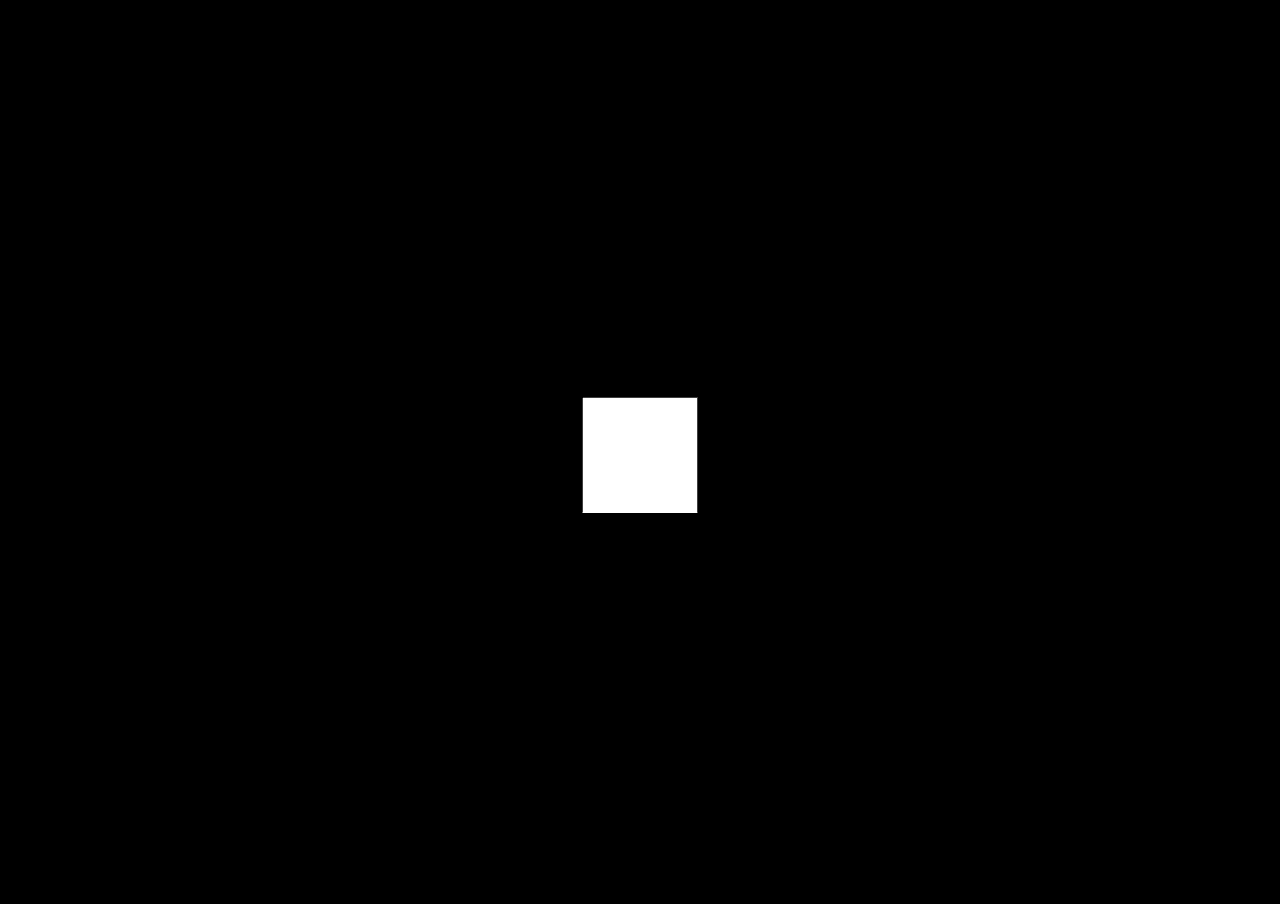
==== cs460/02/index.html @ b5de6678 "a2: add xtk.js and minimal single-cube test" ====
<!doctype html>
<html lang="en">
<head>
  <meta charset="utf-8" />
  <title>CS460 – A2 (XTK minimal)</title>
  <meta name="viewport" content="width=device-width,initial-scale=1" />
  <style>
    html,body {margin:0;height:100%;background:#000;color:#fff;font:16px system-ui}
    #r {width:100vw;height:100vh}
  </style>
</head>
<body>
  <div id="r"></div>
  <script src="xtk.js"></script>
  <script>
    var r;
    window.onload = function() {
      r = new X.renderer3D();
      r.container = 'r';
      r.init();

      var cube = new X.cube();
      r.add(cube);

      r.camera.position = [0,0,150];
      r.render();
    };
  </script>
</body>
</html>
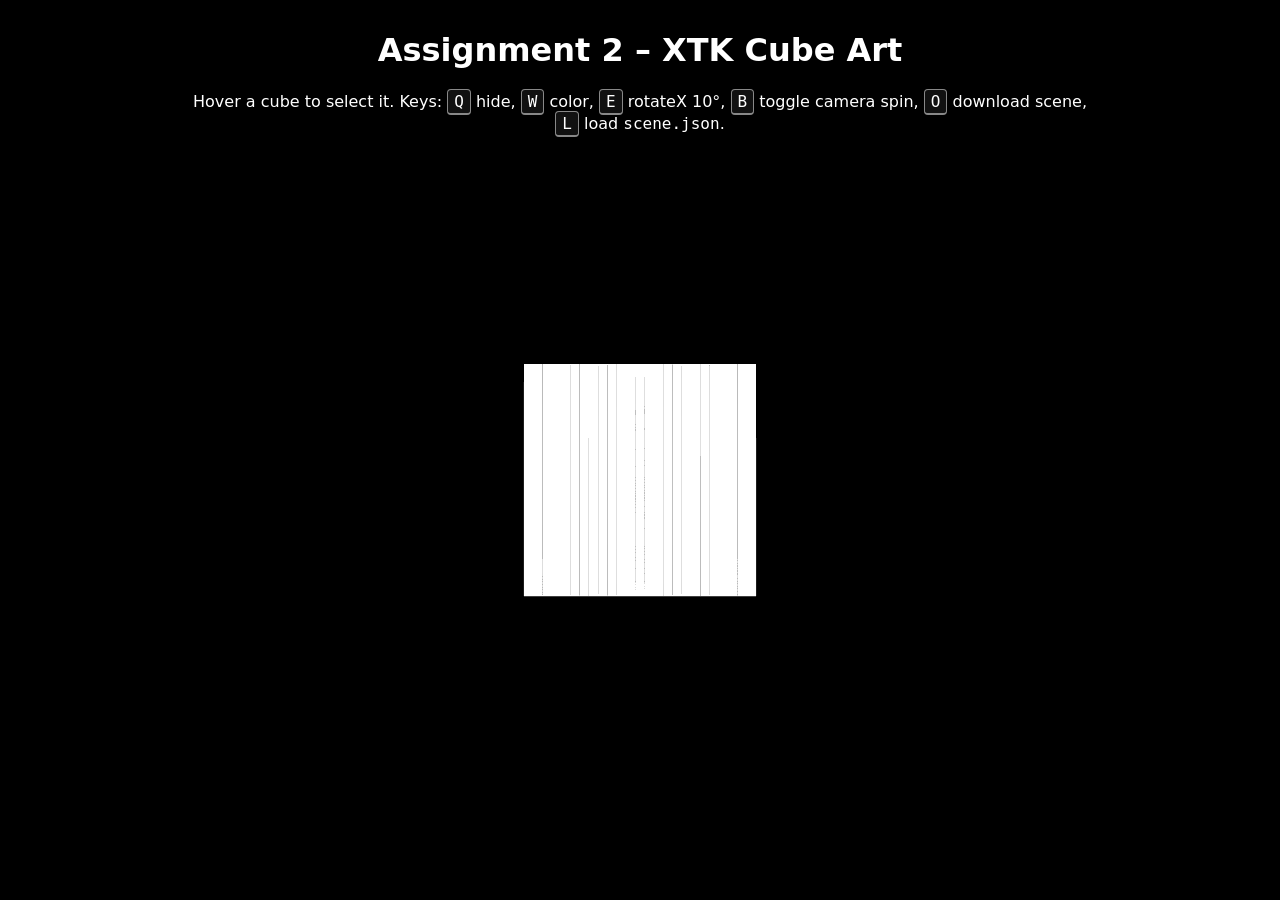
==== commit 6c541ca2: "a2: full XTK page (grid, picking, keys, spin, save/load)" ====
--- a/cs460/02/index.html
+++ b/cs460/02/index.html
@@ -2,27 +2,84 @@
 <html lang="en">
 <head>
   <meta charset="utf-8" />
-  <title>CS460 – A2 (XTK minimal)</title>
+  <title>CS460 – A2: 3D Art with XTK</title>
   <meta name="viewport" content="width=device-width,initial-scale=1" />
   <style>
-    html,body {margin:0;height:100%;background:#000;color:#fff;font:16px system-ui}
-    #r {width:100vw;height:100vh}
+    html, body { margin:0; height:100%; background:#000; color:#fff; font:16px system-ui, Arial; }
+    header { text-align:center; padding:10px 0; }
+    #r { width:100vw; height:72vh; display:block; }
+    .help { max-width:900px; margin:8px auto; padding:0 12px; line-height:1.4 }
+    kbd { padding:2px 6px; border:1px solid #888; border-bottom-width:2px; border-radius:4px; background:#111; }
   </style>
 </head>
 <body>
+  <header>
+    <h1>Assignment 2 – XTK Cube Art</h1>
+    <div class="help">
+      Hover a cube to select it. Keys: <kbd>Q</kbd> hide, <kbd>W</kbd> color, <kbd>E</kbd> rotateX 10°, 
+      <kbd>B</kbd> toggle camera spin, <kbd>O</kbd> download scene, <kbd>L</kbd> load <code>scene.json</code>.
+    </div>
+  </header>
+
   <div id="r"></div>
+
   <script src="xtk.js"></script>
+  <script src="loader.js"></script>
   <script>
-    var r;
-    window.onload = function() {
+    // ====== Globals ======
+    var r;                    // X.renderer3D
+    var SELECTED_CUBE = null; // currently hovered cube
+    var SPIN = false;         // camera spin toggle
+
+    // Grid spacing
+    const SIZE = 6, GAP = 2;
+
+    window.onload = function () {
+      // renderer
       r = new X.renderer3D();
       r.container = 'r';
       r.init();
 
-      var cube = new X.cube();
-      r.add(cube);
+      // grid of cubes: 11 x 11 x 11 = 1331 cubes
+      for (var z = -5; z < 6; z++) {
+        for (var y = -5; y < 6; y++) {
+          for (var x = -5; x < 6; x++) {
+            var cube = new X.cube();
+            cube.transform.translateX((SIZE + GAP) * x);
+            cube.transform.translateY((SIZE + GAP) * y);
+            cube.transform.translateZ((SIZE + GAP) * z);
+            r.add(cube);
+          }
+        }
+      }
 
-      r.camera.position = [0,0,150];
+      // camera
+      r.camera.position = [0, 0, 300];
+
+      // optional spin
+      r.onRender = function () { if (SPIN) r.camera.rotate([1, 0]); };
+
+      // picking
+      r.interactor.onMouseMove = function (event) {
+        var id = r.pick(event.offsetX, event.offsetY);
+        SELECTED_CUBE = id ? r.get(id) : null;
+      };
+
+      // keyboard
+      window.onkeypress = function (e) {
+        const k = e.key.toLowerCase();
+
+        if (k === 'b') { SPIN = !SPIN; return; }
+        if (k === 'o' && typeof download === 'function') { download(); return; }
+        if (k === 'l' && typeof upload   === 'function') { upload('scene.json'); return; }
+
+        if (!SELECTED_CUBE) return;
+
+        if (k === 'q')      SELECTED_CUBE.visible = false;
+        else if (k === 'w') SELECTED_CUBE.color = [Math.random(), Math.random(), Math.random()];
+        else if (k === 'e') SELECTED_CUBE.transform.rotateX(10);
+      };
+
       r.render();
     };
   </script>
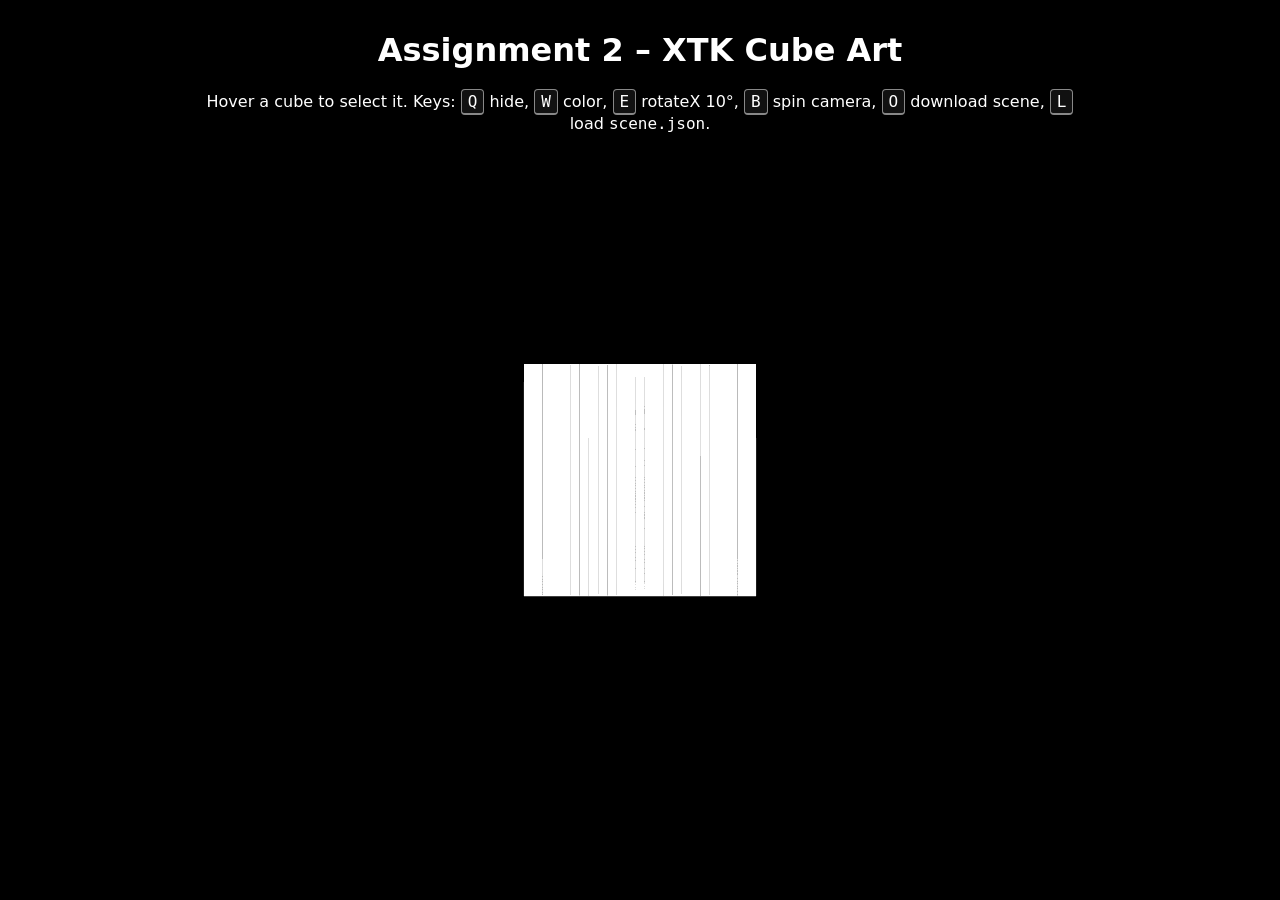
==== commit 16f8fe6e: "index.html" ====
--- a/cs460/02/index.html
+++ b/cs460/02/index.html
@@ -16,8 +16,8 @@
   <header>
     <h1>Assignment 2 – XTK Cube Art</h1>
     <div class="help">
-      Hover a cube to select it. Keys: <kbd>Q</kbd> hide, <kbd>W</kbd> color, <kbd>E</kbd> rotateX 10°, 
-      <kbd>B</kbd> toggle camera spin, <kbd>O</kbd> download scene, <kbd>L</kbd> load <code>scene.json</code>.
+      Hover a cube to select it. Keys: <kbd>Q</kbd> hide, <kbd>W</kbd> color, <kbd>E</kbd> rotateX 10°,
+      <kbd>B</kbd> spin camera, <kbd>O</kbd> download scene, <kbd>L</kbd> load <code>scene.json</code>.
     </div>
   </header>
 
@@ -26,58 +26,40 @@
   <script src="xtk.js"></script>
   <script src="loader.js"></script>
   <script>
-    // ====== Globals ======
-    var r;                    // X.renderer3D
-    var SELECTED_CUBE = null; // currently hovered cube
-    var SPIN = false;         // camera spin toggle
-
-    // Grid spacing
-    const SIZE = 6, GAP = 2;
+    var r, SELECTED_CUBE=null, SPIN=false;
+    const SIZE=6, GAP=2;
 
     window.onload = function () {
-      // renderer
       r = new X.renderer3D();
       r.container = 'r';
       r.init();
 
-      // grid of cubes: 11 x 11 x 11 = 1331 cubes
-      for (var z = -5; z < 6; z++) {
-        for (var y = -5; y < 6; y++) {
-          for (var x = -5; x < 6; x++) {
-            var cube = new X.cube();
-            cube.transform.translateX((SIZE + GAP) * x);
-            cube.transform.translateY((SIZE + GAP) * y);
-            cube.transform.translateZ((SIZE + GAP) * z);
-            r.add(cube);
-          }
-        }
+      // 11x11x11 = 1331 cubes
+      for (var z=-5; z<6; z++) for (var y=-5; y<6; y++) for (var x=-5; x<6; x++) {
+        var cube = new X.cube();
+        cube.transform.translateX((SIZE+GAP)*x);
+        cube.transform.translateY((SIZE+GAP)*y);
+        cube.transform.translateZ((SIZE+GAP)*z);
+        r.add(cube);
       }
 
-      // camera
-      r.camera.position = [0, 0, 300];
+      r.camera.position = [0,0,300];
+      r.onRender = function(){ if (SPIN) r.camera.rotate([1,0]); };
 
-      // optional spin
-      r.onRender = function () { if (SPIN) r.camera.rotate([1, 0]); };
-
-      // picking
-      r.interactor.onMouseMove = function (event) {
-        var id = r.pick(event.offsetX, event.offsetY);
+      r.interactor.onMouseMove = function (e) {
+        var id = r.pick(e.offsetX, e.offsetY);
         SELECTED_CUBE = id ? r.get(id) : null;
       };
 
-      // keyboard
-      window.onkeypress = function (e) {
+      window.onkeypress = function(e){
         const k = e.key.toLowerCase();
-
-        if (k === 'b') { SPIN = !SPIN; return; }
-        if (k === 'o' && typeof download === 'function') { download(); return; }
-        if (k === 'l' && typeof upload   === 'function') { upload('scene.json'); return; }
-
+        if (k==='b') { SPIN=!SPIN; return; }
+        if (k==='o' && typeof download==='function') { download(); return; }
+        if (k==='l' && typeof upload==='function')   { upload('scene.json'); return; }
         if (!SELECTED_CUBE) return;
-
-        if (k === 'q')      SELECTED_CUBE.visible = false;
-        else if (k === 'w') SELECTED_CUBE.color = [Math.random(), Math.random(), Math.random()];
-        else if (k === 'e') SELECTED_CUBE.transform.rotateX(10);
+        if (k==='q') SELECTED_CUBE.visible=false;
+        else if (k==='w') SELECTED_CUBE.color=[Math.random(),Math.random(),Math.random()];
+        else if (k==='e') SELECTED_CUBE.transform.rotateX(10);
       };
 
       r.render();
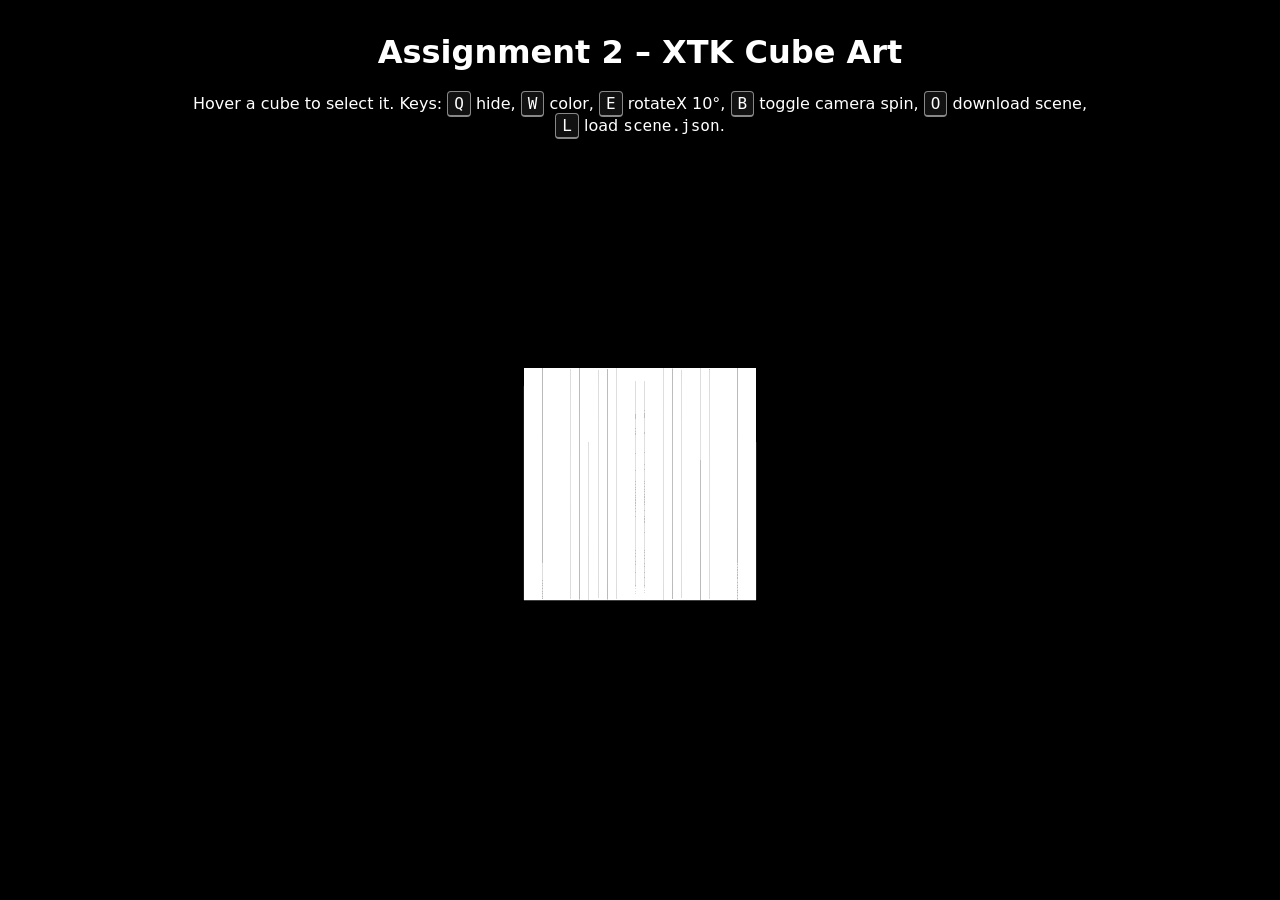
==== commit b9e96193: "Update index.html" ====
--- a/cs460/02/index.html
+++ b/cs460/02/index.html
@@ -6,7 +6,7 @@
   <meta name="viewport" content="width=device-width,initial-scale=1" />
   <style>
     html, body { margin:0; height:100%; background:#000; color:#fff; font:16px system-ui, Arial; }
-    header { text-align:center; padding:10px 0; }
+    header { text-align:center; padding:12px 0; }
     #r { width:100vw; height:72vh; display:block; }
     .help { max-width:900px; margin:8px auto; padding:0 12px; line-height:1.4 }
     kbd { padding:2px 6px; border:1px solid #888; border-bottom-width:2px; border-radius:4px; background:#111; }
@@ -17,7 +17,7 @@
     <h1>Assignment 2 – XTK Cube Art</h1>
     <div class="help">
       Hover a cube to select it. Keys: <kbd>Q</kbd> hide, <kbd>W</kbd> color, <kbd>E</kbd> rotateX 10°,
-      <kbd>B</kbd> spin camera, <kbd>O</kbd> download scene, <kbd>L</kbd> load <code>scene.json</code>.
+      <kbd>B</kbd> toggle camera spin, <kbd>O</kbd> download scene, <kbd>L</kbd> load <code>scene.json</code>.
     </div>
   </header>
 
@@ -26,40 +26,62 @@
   <script src="xtk.js"></script>
   <script src="loader.js"></script>
   <script>
-    var r, SELECTED_CUBE=null, SPIN=false;
-    const SIZE=6, GAP=2;
+    // ===== Global state =====
+    var r, SELECTED_CUBE = null, SPIN = false;
+    const SIZE = 6, GAP = 2; // used in the grid
 
     window.onload = function () {
+      // Renderer
       r = new X.renderer3D();
       r.container = 'r';
       r.init();
 
-      // 11x11x11 = 1331 cubes
-      for (var z=-5; z<6; z++) for (var y=-5; y<6; y++) for (var x=-5; x<6; x++) {
-        var cube = new X.cube();
-        cube.transform.translateX((SIZE+GAP)*x);
-        cube.transform.translateY((SIZE+GAP)*y);
-        cube.transform.translateZ((SIZE+GAP)*z);
-        r.add(cube);
+      // ===== Part 2: many cubes (11 x 11 x 11 = 1331) =====
+      for (var z = -5; z < 6; z++) {
+        for (var y = -5; y < 6; y++) {
+          for (var x = -5; x < 6; x++) {
+            var cube = new X.cube();
+            cube.transform.translateX((SIZE + GAP) * x);
+            cube.transform.translateY((SIZE + GAP) * y);
+            cube.transform.translateZ((SIZE + GAP) * z);
+            r.add(cube);
+          }
+        }
       }
 
-      r.camera.position = [0,0,300];
-      r.onRender = function(){ if (SPIN) r.camera.rotate([1,0]); };
+      // ===== Part 3: camera =====
+      r.camera.position = [0, 0, 300];
 
+      // ===== Part 6: spin camera when SPIN=true =====
+      r.onRender = function () {
+        if (SPIN) r.camera.rotate([1, 0]); // 1 degree around X each frame
+      };
+
+      // ===== Part 4: picking on mouse move =====
       r.interactor.onMouseMove = function (e) {
         var id = r.pick(e.offsetX, e.offsetY);
         SELECTED_CUBE = id ? r.get(id) : null;
       };
 
-      window.onkeypress = function(e){
+      // ===== Part 5: key controls =====
+      window.onkeypress = function (e) {
         const k = e.key.toLowerCase();
-        if (k==='b') { SPIN=!SPIN; return; }
-        if (k==='o' && typeof download==='function') { download(); return; }
-        if (k==='l' && typeof upload==='function')   { upload('scene.json'); return; }
+
+        // spin toggle, save, load (work even with no selection)
+        if (k === 'b') { SPIN = !SPIN; return; }
+        if (k === 'o' && typeof download === 'function') { download(); return; }
+        if (k === 'l' && typeof upload === 'function') { upload('scene.json'); return; }
+
+        // need a picked cube for Q/W/E
         if (!SELECTED_CUBE) return;
-        if (k==='q') SELECTED_CUBE.visible=false;
-        else if (k==='w') SELECTED_CUBE.color=[Math.random(),Math.random(),Math.random()];
-        else if (k==='e') SELECTED_CUBE.transform.rotateX(10);
+
+        if (k === 'q') {                 // hide
+          SELECTED_CUBE.visible = false;
+        } else if (k === 'w') {          // random color
+          SELECTED_CUBE.color = [Math.random(), Math.random(), Math.random()];
+        } else if (k === 'e') {          // rotate X by 10°
+          SELECTED_CUBE.transform.rotateX(10);
+        }
       };
 
       r.render();
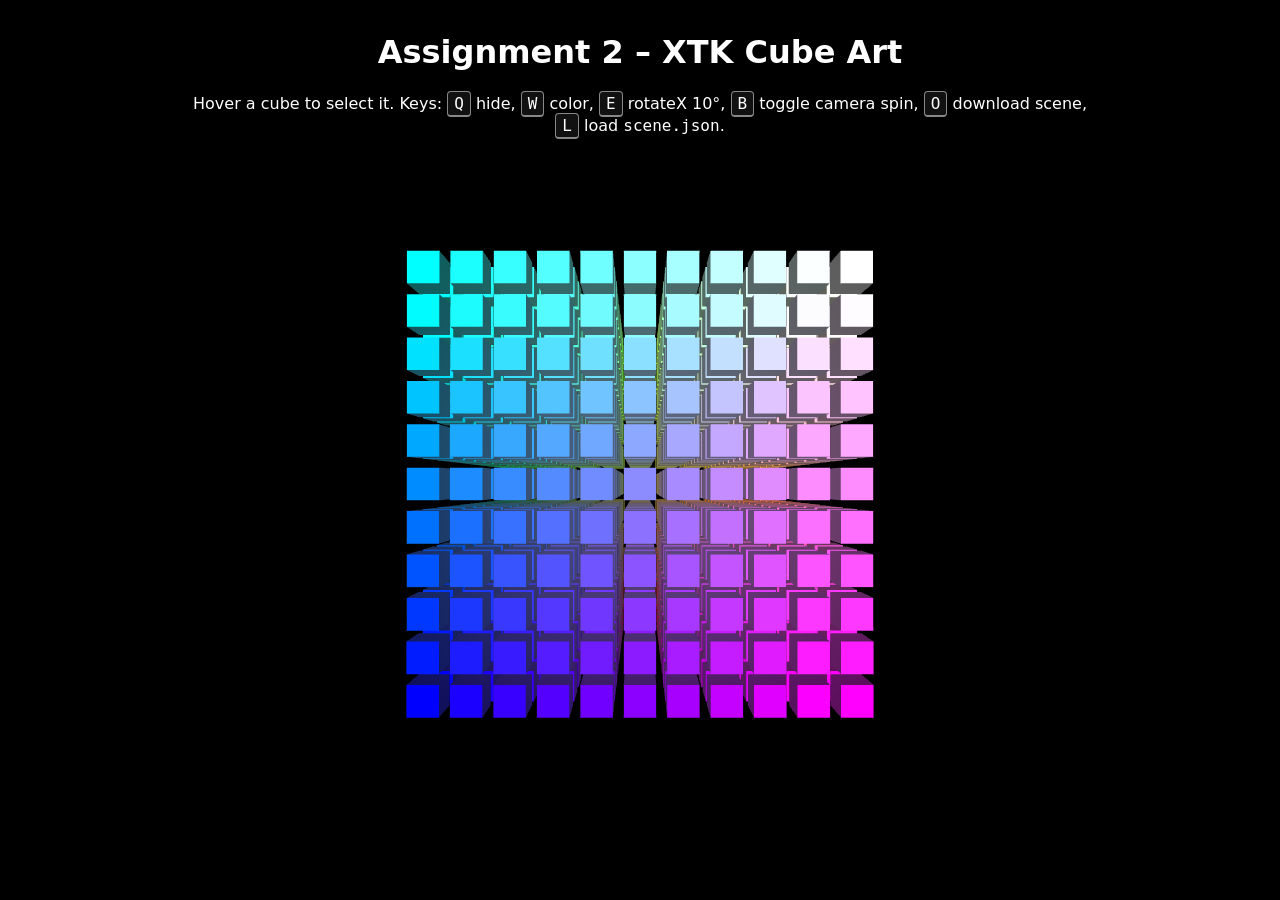
==== commit d6948e3b: "Update index.html" ====
--- a/cs460/02/index.html
+++ b/cs460/02/index.html
@@ -28,59 +28,76 @@
   <script>
     // ===== Global state =====
     var r, SELECTED_CUBE = null, SPIN = false;
-    const SIZE = 6, GAP = 2; // used in the grid
+
+    // Proper size & spacing so cubes don't overlap
+    const SIZE = 12;   // cube edge length (pixels)
+    const GAP  = 4;    // empty space between cubes
+    const STEP = SIZE + GAP;
 
     window.onload = function () {
-      // Renderer
+      // ------- Part 1: renderer -------
       r = new X.renderer3D();
       r.container = 'r';
       r.init();
 
-      // ===== Part 2: many cubes (11 x 11 x 11 = 1331) =====
-      for (var z = -5; z < 6; z++) {
-        for (var y = -5; y < 6; y++) {
-          for (var x = -5; x < 6; x++) {
+      // ------- Part 2: many cubes (11 x 11 x 11 = 1331) -------
+      for (var z = -5; z <= 5; z++) {
+        for (var y = -5; y <= 5; y++) {
+          for (var x = -5; x <= 5; x++) {
             var cube = new X.cube();
-            cube.transform.translateX((SIZE + GAP) * x);
-            cube.transform.translateY((SIZE + GAP) * y);
-            cube.transform.translateZ((SIZE + GAP) * z);
+
+            // size each cube explicitly
+            cube.lengthX = SIZE;
+            cube.lengthY = SIZE;
+            cube.lengthZ = SIZE;
+
+            // place on grid
+            cube.transform.translateX(STEP * x);
+            cube.transform.translateY(STEP * y);
+            cube.transform.translateZ(STEP * z);
+
+            // subtle gradient to see depth (optional but helpful)
+            cube.color = [ (x+5)/10, (y+5)/10, (z+5)/10 ];
+
             r.add(cube);
           }
         }
       }
 
-      // ===== Part 3: camera =====
+      // ------- Part 3: camera -------
+      // Spec asks 0,0,300 — keep it exactly to match rubric.
       r.camera.position = [0, 0, 300];
 
-      // ===== Part 6: spin camera when SPIN=true =====
+      // ------- Part 6: spin camera when SPIN=true -------
       r.onRender = function () {
-        if (SPIN) r.camera.rotate([1, 0]); // 1 degree around X each frame
+        if (SPIN) r.camera.rotate([1, 0]); // 1 degree each frame around X
       };
 
-      // ===== Part 4: picking on mouse move =====
+      // ------- Part 4: picking (hover to select) -------
       r.interactor.onMouseMove = function (e) {
         var id = r.pick(e.offsetX, e.offsetY);
-        SELECTED_CUBE = id ? r.get(id) : null;
+        // XTK returns 0 when nothing is hit
+        SELECTED_CUBE = (id !== 0) ? r.get(id) : null;
       };
 
-      // ===== Part 5: key controls =====
+      // ------- Part 5: Q/W/E + B/O/L controls -------
       window.onkeypress = function (e) {
         const k = e.key.toLowerCase();
 
-        // spin toggle, save, load (work even with no selection)
+        // global actions (no selection needed)
         if (k === 'b') { SPIN = !SPIN; return; }
         if (k === 'o' && typeof download === 'function') { download(); return; }
-        if (k === 'l' && typeof upload === 'function') { upload('scene.json'); return; }
+        if (k === 'l' && typeof upload   === 'function') { upload('scene.json'); return; }
 
-        // need a picked cube for Q/W/E
+        // edits need a selected cube
         if (!SELECTED_CUBE) return;
 
-        if (k === 'q') {                 // hide
-          SELECTED_CUBE.visible = false;
-        } else if (k === 'w') {          // random color
-          SELECTED_CUBE.color = [Math.random(), Math.random(), Math.random()];
-        } else if (k === 'e') {          // rotate X by 10°
-          SELECTED_CUBE.transform.rotateX(10);
+        if (k === 'q') {
+          SELECTED_CUBE.visible = false;  // hide
+        } else if (k === 'w') {
+          SELECTED_CUBE.color = [Math.random(), Math.random(), Math.random()]; // random color
+        } else if (k === 'e') {
+          SELECTED_CUBE.transform.rotateX(10); // rotate X by 10°
         }
       };
 
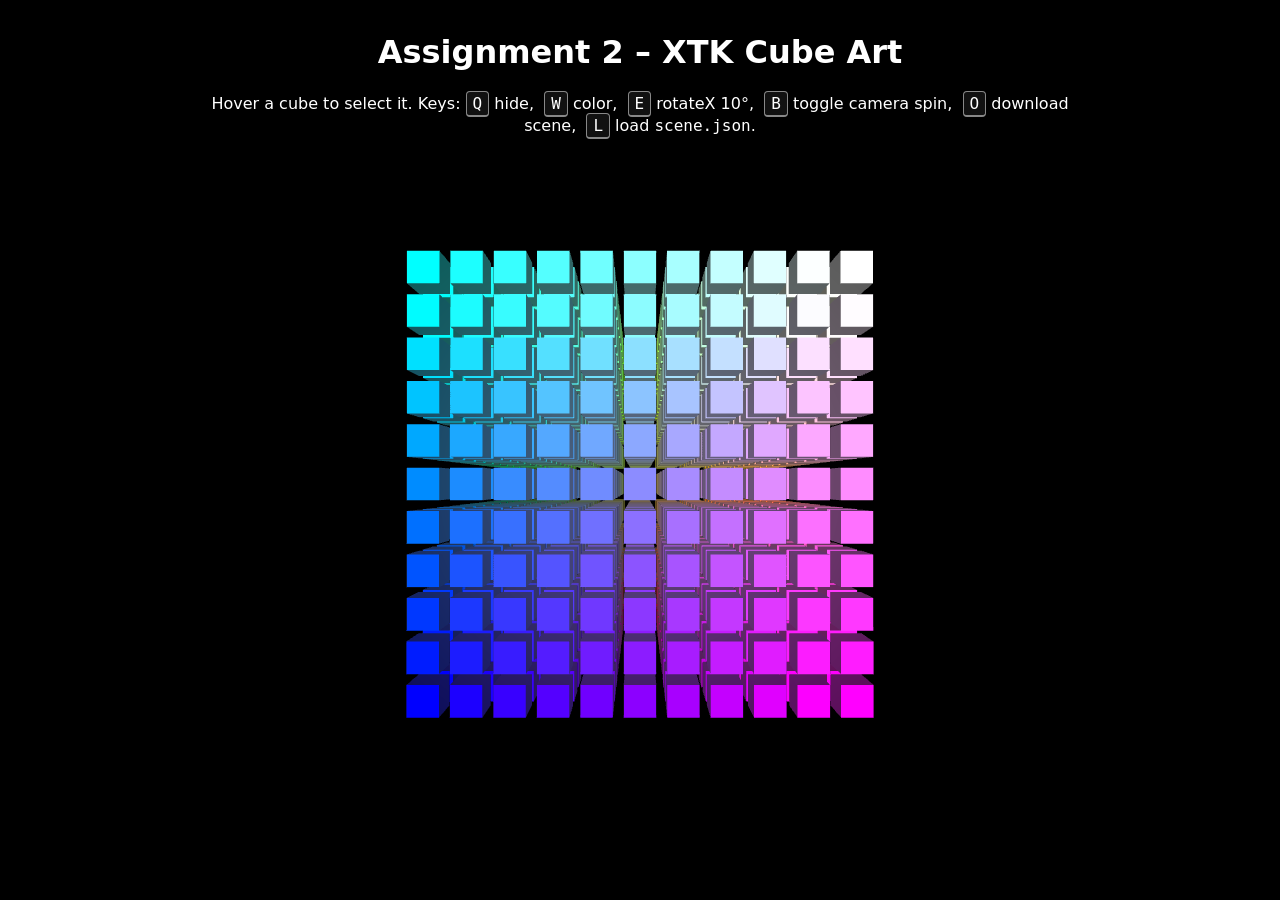
==== commit 29ab3aa5: "Update index.html" ====
--- a/cs460/02/index.html
+++ b/cs460/02/index.html
@@ -16,91 +16,128 @@
   <header>
     <h1>Assignment 2 – XTK Cube Art</h1>
     <div class="help">
-      Hover a cube to select it. Keys: <kbd>Q</kbd> hide, <kbd>W</kbd> color, <kbd>E</kbd> rotateX 10°,
-      <kbd>B</kbd> toggle camera spin, <kbd>O</kbd> download scene, <kbd>L</kbd> load <code>scene.json</code>.
+      Hover a cube to select it. Keys:
+      <kbd>Q</kbd> hide,&nbsp;
+      <kbd>W</kbd> color,&nbsp;
+      <kbd>E</kbd> rotateX 10°,&nbsp;
+      <kbd>B</kbd> toggle camera spin,&nbsp;
+      <kbd>O</kbd> download scene,&nbsp;
+      <kbd>L</kbd> load <code>scene.json</code>.
     </div>
   </header>
 
+  <!-- Render target -->
   <div id="r"></div>
 
+  <!-- XTK + loader (provided by course) -->
   <script src="xtk.js"></script>
   <script src="loader.js"></script>
+
   <script>
-    // ===== Global state =====
-    var r, SELECTED_CUBE = null, SPIN = false;
+    // =========================================================================
+    // Globals used across parts
+    // =========================================================================
+    /** @type {X.renderer3D} */ var r;
+    /** @type {X.cube|null}   */ var SELECTED_CUBE = null;
+    /** camera spin toggle (Part 6) */ var SPIN = false;
 
-    // Proper size & spacing so cubes don't overlap
-    const SIZE = 12;   // cube edge length (pixels)
-    const GAP  = 4;    // empty space between cubes
+    // Proper size & spacing so 1331 cubes do not overlap (Part 2)
+    const SIZE = 12;  // cube edge length
+    const GAP  = 4;   // empty space between cubes
     const STEP = SIZE + GAP;
 
     window.onload = function () {
-      // ------- Part 1: renderer -------
+
+      // -----------------------------------------------------------------------
+      // Part 1: Getting ready for XTK
+      // - create renderer, attach to #r, and init
+      // -----------------------------------------------------------------------
       r = new X.renderer3D();
       r.container = 'r';
       r.init();
 
-      // ------- Part 2: many cubes (11 x 11 x 11 = 1331) -------
+      // -----------------------------------------------------------------------
+      // Part 2: Create many cubes (11 x 11 x 11 = 1331)
+      // - translate by STEP in each axis so cubes don't overlap
+      // - give a soft RGB gradient so depth is visible
+      // -----------------------------------------------------------------------
       for (var z = -5; z <= 5; z++) {
         for (var y = -5; y <= 5; y++) {
           for (var x = -5; x <= 5; x++) {
-            var cube = new X.cube();
+            var c = new X.cube();
+            c.lengthX = SIZE;
+            c.lengthY = SIZE;
+            c.lengthZ = SIZE;
 
-            // size each cube explicitly
-            cube.lengthX = SIZE;
-            cube.lengthY = SIZE;
-            cube.lengthZ = SIZE;
+            c.transform.translateX(STEP * x);
+            c.transform.translateY(STEP * y);
+            c.transform.translateZ(STEP * z);
 
-            // place on grid
-            cube.transform.translateX(STEP * x);
-            cube.transform.translateY(STEP * y);
-            cube.transform.translateZ(STEP * z);
+            // gradient color (nice for screenshots)
+            c.color = [ (x + 5) / 10, (y + 5) / 10, (z + 5) / 10 ];
 
-            // subtle gradient to see depth (optional but helpful)
-            cube.color = [ (x+5)/10, (y+5)/10, (z+5)/10 ];
-
-            r.add(cube);
+            r.add(c);
           }
         }
       }
+      // (FYI: 11*11*11 = 1331 cubes.)
 
-      // ------- Part 3: camera -------
-      // Spec asks 0,0,300 — keep it exactly to match rubric.
+      // -----------------------------------------------------------------------
+      // Part 3: Move the camera to (0, 0, 300)
+      // -----------------------------------------------------------------------
       r.camera.position = [0, 0, 300];
 
-      // ------- Part 6: spin camera when SPIN=true -------
+      // -----------------------------------------------------------------------
+      // Part 6: Spin the camera (toggled with B)
+      // - rotate 1 degree around X each frame when SPIN is true
+      // -----------------------------------------------------------------------
       r.onRender = function () {
-        if (SPIN) r.camera.rotate([1, 0]); // 1 degree each frame around X
+        if (SPIN) r.camera.rotate([1, 0]);
       };
 
-      // ------- Part 4: picking (hover to select) -------
+      // -----------------------------------------------------------------------
+      // Part 4: Select a cube with the mouse (hover picking)
+      // - store the current cube in SELECTED_CUBE
+      // -----------------------------------------------------------------------
       r.interactor.onMouseMove = function (e) {
-        var id = r.pick(e.offsetX, e.offsetY);
-        // XTK returns 0 when nothing is hit
+        var id = r.pick(e.offsetX, e.offsetY);  // 0 means "nothing"
         SELECTED_CUBE = (id !== 0) ? r.get(id) : null;
       };
 
-      // ------- Part 5: Q/W/E + B/O/L controls -------
+      // -----------------------------------------------------------------------
+      // Part 5: Keyboard controls
+      //  Q: hide selected cube
+      //  W: random color for selected cube
+      //  E: rotate selected cube by 10 degrees around X
+      //  B: toggle camera spin
+      //  O: download scene.json via loader.js
+      //  L: load scene.json via loader.js
+      //     (cache-busted so the newest pushed file is fetched)
+      // -----------------------------------------------------------------------
       window.onkeypress = function (e) {
         const k = e.key.toLowerCase();
 
-        // global actions (no selection needed)
+        // Works without selection
         if (k === 'b') { SPIN = !SPIN; return; }
         if (k === 'o' && typeof download === 'function') { download(); return; }
-        if (k === 'l' && typeof upload   === 'function') { upload('scene.json'); return; }
+        if (k === 'l' && typeof upload   === 'function') {
+          upload('scene.json?ts=' + Date.now()); // cache-bust so L always loads the newest
+          return;
+        }
 
-        // edits need a selected cube
+        // From here on, we need a hovered cube
         if (!SELECTED_CUBE) return;
 
         if (k === 'q') {
-          SELECTED_CUBE.visible = false;  // hide
+          SELECTED_CUBE.visible = false;
         } else if (k === 'w') {
-          SELECTED_CUBE.color = [Math.random(), Math.random(), Math.random()]; // random color
+          SELECTED_CUBE.color = [Math.random(), Math.random(), Math.random()];
         } else if (k === 'e') {
-          SELECTED_CUBE.transform.rotateX(10); // rotate X by 10°
+          SELECTED_CUBE.transform.rotateX(10);
         }
       };
 
+      // Kick off rendering (Part 1 end)
       r.render();
     };
   </script>
